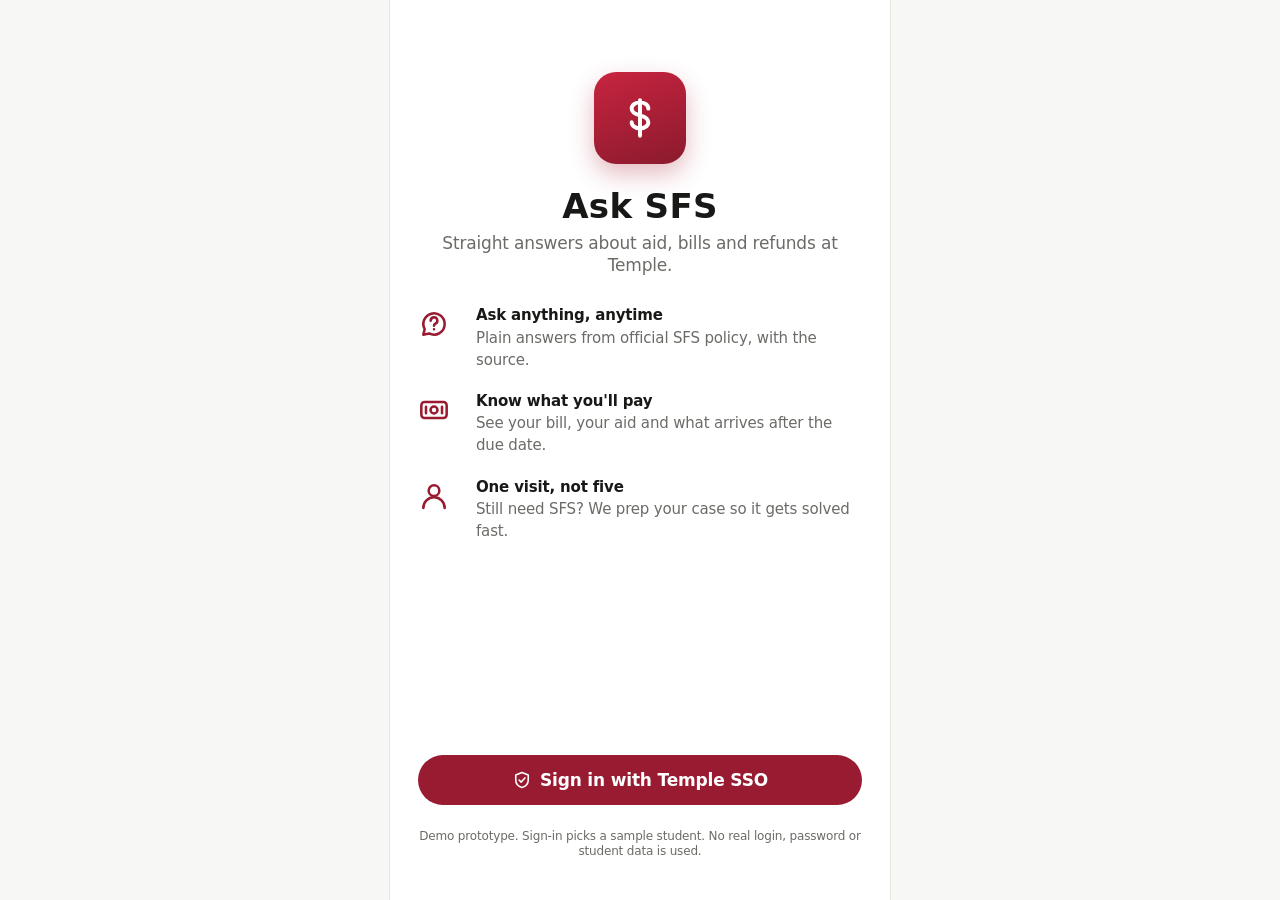
==== index.html @ 968ea309 "Add files via upload" ====
<!doctype html>
<html lang="en">
<head>
<meta charset="utf-8">
<meta name="viewport" content="width=device-width,initial-scale=1,viewport-fit=cover">
<meta name="theme-color" content="#F7F7F5">
<meta name="description" content="Ask SFS: quick answers about Temple financial aid, bills and refunds.">
<meta name="apple-mobile-web-app-capable" content="yes">
<meta name="mobile-web-app-capable" content="yes">
<meta name="apple-mobile-web-app-status-bar-style" content="default">
<meta name="apple-mobile-web-app-title" content="Ask SFS">
<link rel="manifest" href="manifest.webmanifest">
<link rel="icon" type="image/png" sizes="192x192" href="icons/icon-192.png">
<link rel="apple-touch-icon" href="icons/apple-touch-icon.png">
<title>Ask SFS</title>
<link rel="stylesheet" href="styles.css">
</head>
<body>
  <div class="screen" id="screen">
    <div id="app" class="app"></div>
  </div>
  <div id="toast" class="toast" role="status" hidden></div>
  <script src="data.js"></script>
  <script src="app.js"></script>
</body>
</html>
---- styles.css ----
/* Ask SFS — calm, light-first UI with Temple Cherry as the single brand accent. */
:root{
  --cherry:#981B31; --cherry-press:#7E1427; --cherry-tint:#F8EDEF; --on-cherry:#FFFFFF;
  --bg:#F7F7F5; --bg2:#FFFFFF; --bg3:#F2F2EF; --elev:#FFFFFF;
  --label:#181817; --label2:#6B6B67; --label3:#AAA9A4;
  --sep:#E6E5E0; --fill:#EEEDEA; --fill2:#F5F4F1;
  --green:#34C759; --orange:#FF9500; --red:#FF3B30; --blue:#007AFF; --indigo:#5856D6; --teal:#30B0C7; --gray:#8E8E93;
  --glass:rgba(255,255,255,.9); --glass-line:rgba(255,255,255,.8);
  --font:-apple-system,BlinkMacSystemFont,"SF Pro Text","SF Pro Display","Helvetica Neue",system-ui,"Segoe UI",Roboto,Arial,sans-serif;
  --r-card:24px; --r-group:18px; --r-btn:999px;
  color-scheme:light;
}

*{box-sizing:border-box;-webkit-tap-highlight-color:transparent}
[hidden]{display:none!important}
html,body{margin:0;height:100%}
body{font-family:var(--font);background:var(--bg);color:var(--label);-webkit-font-smoothing:antialiased;font-size:17px;line-height:1.3;letter-spacing:-.01em;overscroll-behavior:none}
button,input,select,textarea{font:inherit;color:inherit;letter-spacing:inherit}
button{cursor:pointer}
:focus-visible{outline:3px solid var(--cherry);outline-offset:2px;border-radius:8px}
a{color:var(--cherry)}

/* ---------- Screen shell (full screen on phones, centered column on desktop) ---------- */
.screen{position:relative;width:100%;max-width:500px;height:100vh;height:100dvh;margin:0 auto;overflow:hidden;background:var(--bg);isolation:isolate}
@media (min-width:501px){.screen{box-shadow:0 0 0 1px var(--sep)}}

/* ---------- App shell ---------- */
.app{position:absolute;inset:0;display:flex;flex-direction:column}
.page{position:absolute;inset:0;overflow-y:auto;overflow-x:hidden;padding:max(16px,env(safe-area-inset-top,0px)) 0 120px;background:var(--bg);scrollbar-width:none;-webkit-overflow-scrolling:touch}
.page::-webkit-scrollbar{display:none}
.page.pushed{animation:push .32s cubic-bezier(.2,.8,.2,1)}
@keyframes push{from{transform:translateX(30%);opacity:.4}to{transform:none;opacity:1}}
.page > .large-title{animation:reveal-up .42s cubic-bezier(.2,.8,.2,1) both}
.page > .hero{animation:reveal-up .48s .05s cubic-bezier(.2,.8,.2,1) both}
.page > .section{animation:reveal-up .48s .1s cubic-bezier(.2,.8,.2,1) both}
.page > .section:nth-of-type(4){animation-delay:.15s}
.page > .section:nth-of-type(5){animation-delay:.2s}
.page > .section:nth-of-type(6){animation-delay:.25s}
@keyframes reveal-up{from{opacity:0;transform:translateY(12px)}to{opacity:1;transform:none}}
.inset{padding:0 16px}

/* nav bar */
.navbar{position:sticky;top:calc(-1 * max(16px,env(safe-area-inset-top,0px)));z-index:20;display:grid;grid-template-columns:1fr auto 1fr;align-items:center;min-height:44px;padding:0 8px;margin-top:-2px;background:transparent;transition:background .2s}
.navbar.scrolled{background:var(--glass);backdrop-filter:saturate(180%) blur(20px);-webkit-backdrop-filter:saturate(180%) blur(20px);border-bottom:.5px solid var(--sep);padding-top:env(safe-area-inset-top,0px)}
.nav-title{font-size:17px;font-weight:600;text-align:center;opacity:0;transition:opacity .2s;white-space:nowrap}
.navbar.scrolled .nav-title,.navbar.always .nav-title{opacity:1}
.nav-left{justify-self:start}.nav-right{justify-self:end;display:flex;gap:4px}
.nav-btn{border:0;background:transparent;color:var(--cherry);display:inline-flex;align-items:center;gap:2px;padding:8px;font-size:17px;border-radius:22px}
.nav-btn svg{width:22px;height:22px}
.nav-btn.glass{background:var(--glass);backdrop-filter:blur(20px);-webkit-backdrop-filter:blur(20px);border:.5px solid var(--sep);width:40px;height:40px;justify-content:center;padding:0;color:var(--label)}
.nav-btn,.pill-btn,.btn,.tab,.chip{transition:transform .18s cubic-bezier(.2,.8,.2,1),background-color .18s,color .18s,box-shadow .18s}
.large-title{padding:6px 20px 12px}
.eyebrow{font-size:13px;font-weight:600;letter-spacing:.02em;text-transform:uppercase;color:var(--label2)}
.large-title h1{font-size:32px;line-height:39px;font-weight:720;letter-spacing:-.025em;margin:3px 0 0}

/* type */
.title2{font-size:22px;line-height:28px;font-weight:700;letter-spacing:-.02em;margin:0}
.title3{font-size:20px;line-height:25px;font-weight:600;letter-spacing:-.02em;margin:0}
.headline{font-size:17px;font-weight:600}
.callout{font-size:16px;line-height:21px}
.subhead{font-size:15px;line-height:20px;color:var(--label2)}
.footnote{font-size:13px;line-height:18px;color:var(--label2)}
.caption{font-size:12px;line-height:16px;color:var(--label2)}
.num{font-variant-numeric:tabular-nums}

/* section + inset grouped list */
.section{margin:26px 20px 0}
.section-h{display:flex;justify-content:space-between;align-items:baseline;padding:0 2px 10px}
.section-h h2{font-size:19px;font-weight:700;letter-spacing:-.02em;margin:0}
.section-h button{border:0;background:none;color:var(--cherry);font-size:15px;padding:0}
.section-foot{padding:8px 16px 0;font-size:13px;line-height:18px;color:var(--label2)}
.group{background:var(--bg2);border:1px solid var(--sep);border-radius:var(--r-group);overflow:hidden;box-shadow:0 3px 14px rgba(34,31,27,.025)}
.row{display:flex;align-items:center;gap:12px;width:100%;min-height:58px;padding:12px 16px;background:transparent;border:0;text-align:left;position:relative;color:var(--label);text-decoration:none}
.row + .row::before{content:"";position:absolute;top:0;right:0;left:60px;height:.5px;background:var(--sep)}
.group.plain .row + .row::before{left:16px}
button.row:active,a.row:active{background:var(--fill2)}
.row,.row .chev{transition:background-color .18s,transform .2s cubic-bezier(.2,.8,.2,1)}
.row .tile{width:30px;height:30px;border-radius:8px;display:grid;place-items:center;color:#fff;flex:none}
.row .tile svg{width:18px;height:18px}
.row .main{flex:1;min-width:0;display:grid;gap:1px}
.row .main b{font-weight:590;font-size:16px}
.row .main span{font-size:15px;color:var(--label2);line-height:20px}
.row .trail{color:var(--label2);font-size:17px;display:flex;align-items:center;gap:6px;white-space:nowrap}
.row .chev{width:8px;height:14px;color:var(--label3);flex:none}
.amount{font-variant-numeric:tabular-nums}

/* cards */
.hero{margin:4px 20px 0;border-radius:var(--r-card);padding:22px;background:var(--bg2);color:var(--label);display:grid;gap:16px;border:1px solid var(--sep);box-shadow:0 8px 28px rgba(34,31,27,.045)}
.hero .k{font-size:13px;font-weight:600;color:var(--label2);display:flex;justify-content:space-between;align-items:center;gap:8px}
.hero-label{font-size:14px;font-weight:600;color:var(--label2);margin-bottom:2px}
.hero .big{font-size:42px;line-height:48px;font-weight:750;letter-spacing:-.035em;font-variant-numeric:tabular-nums}
.hero .sub{font-size:15px;line-height:20px;color:var(--label2)}
.hero .meter{height:8px;border-radius:4px;background:var(--fill);overflow:hidden;display:flex}
.hero .meter i{display:block;height:100%;transform-origin:left;animation:grow-x .7s .3s cubic-bezier(.2,.8,.2,1) both}
.hero .meter i:nth-child(2){animation-delay:.4s}
@keyframes grow-x{from{transform:scaleX(0)}to{transform:scaleX(1)}}
.hero .h-actions{display:flex;gap:8px}
.pill-btn{border:0;border-radius:999px;padding:11px 18px;font-size:15px;font-weight:600;background:var(--fill);color:var(--label)}
.pill-btn.solid{background:var(--cherry);color:var(--on-cherry)}
.card{background:var(--bg2);border-radius:var(--r-card);padding:18px;display:grid;gap:12px}
.support-card{background:var(--cherry-tint);border:1px solid rgba(152,27,49,.1);border-radius:20px;padding:18px;display:grid;grid-template-columns:1fr auto;align-items:center;gap:16px;margin-bottom:18px}
.support-card h2{font-size:18px;line-height:23px;margin:3px 0 4px}
.support-card p{font-size:14px;line-height:19px;color:var(--label2);margin:0}
.support-card .pill-btn{white-space:nowrap;background:var(--cherry)}
@media (max-width:360px){
  .support-card{grid-template-columns:1fr}
  .support-card .pill-btn{justify-self:start}
}

/* buttons */
.btn{border:0;border-radius:var(--r-btn);min-height:50px;padding:14px 20px;font-size:17px;font-weight:600;background:var(--cherry);color:var(--on-cherry);width:100%;display:flex;align-items:center;justify-content:center;gap:8px}
.btn:active{background:var(--cherry-press)}
.btn.secondary{background:var(--cherry-tint);color:var(--cherry)}
.btn.plain{background:transparent;color:var(--cherry)}
.btn:disabled{opacity:.45}
.btn svg{width:20px;height:20px}

/* chips + badges */
.chips{display:flex;gap:8px;overflow-x:auto;padding:0 16px;scrollbar-width:none}
.chips::-webkit-scrollbar{display:none}
.chip{flex:none;border:0;border-radius:999px;padding:9px 14px;font-size:15px;background:var(--bg2);color:var(--label);box-shadow:0 0 0 .5px var(--sep)}
.badge{display:inline-flex;align-items:center;gap:4px;border-radius:6px;padding:2px 7px;font-size:12px;font-weight:600;white-space:nowrap}
.b-red{background:rgba(255,59,48,.14);color:var(--red)} .b-orange{background:rgba(255,149,0,.16);color:#C46A00}
.b-green{background:rgba(52,199,89,.16);color:#1E8E3E} .b-gray{background:var(--fill);color:var(--label2)} .b-cherry{background:var(--cherry-tint);color:var(--cherry)}
.b-blue{background:rgba(0,122,255,.13);color:var(--blue)}

/* tab bar (floating glass) */
.tabbar{position:absolute;left:21px;right:21px;bottom:max(14px,env(safe-area-inset-bottom,0px));height:62px;border-radius:32px;background:var(--glass);backdrop-filter:saturate(180%) blur(24px);-webkit-backdrop-filter:saturate(180%) blur(24px);box-shadow:0 10px 28px rgba(34,31,27,.1),inset 0 0 0 1px var(--glass-line),0 0 0 1px var(--sep);display:grid;grid-template-columns:repeat(4,1fr);padding:4px;z-index:40}
.tab{border:0;background:transparent;border-radius:28px;display:grid;justify-items:center;align-content:center;gap:2px;font-size:10px;font-weight:600;color:var(--label);position:relative}
.tab svg{width:24px;height:24px}
.tab[aria-current="page"]{color:var(--cherry);background:var(--cherry-tint)}
.tab[aria-current="page"] svg{animation:tab-pop .32s cubic-bezier(.2,.9,.3,1.35)}
.tab .count{position:absolute;top:5px;left:calc(50% + 6px);min-width:17px;height:17px;border-radius:9px;background:var(--red);color:#fff;font-size:11px;display:grid;place-items:center;padding:0 4px}
@keyframes tab-pop{0%{transform:scale(.82)}70%{transform:scale(1.08)}100%{transform:scale(1)}}

/* chat */
.chat{display:grid;gap:10px;padding:8px 16px 16px}
.bub{max-width:86%;padding:10px 14px;border-radius:20px;font-size:17px;line-height:22px}
.bub.me{justify-self:end;background:var(--cherry-tint);color:var(--label);border-bottom-right-radius:6px;animation:bubble-in-right .3s cubic-bezier(.2,.8,.2,1) both}
.bub.bot{justify-self:start;background:var(--bg2);border-bottom-left-radius:6px;display:grid;gap:10px;max-width:90%;animation:bubble-in-left .3s cubic-bezier(.2,.8,.2,1) both}
@keyframes bubble-in-right{from{opacity:0;transform:translate(10px,6px) scale(.97)}to{opacity:1;transform:none}}
@keyframes bubble-in-left{from{opacity:0;transform:translate(-10px,6px) scale(.97)}to{opacity:1;transform:none}}
.bub.bot .lead{font-weight:600}
.bub.bot ol{margin:0;padding-left:20px;display:grid;gap:4px;font-size:15px;line-height:20px}
.bub.typing{color:var(--label2)}
.dots{display:inline-flex;gap:4px}.dots i{width:7px;height:7px;border-radius:50%;background:var(--label3);animation:blink 1.2s infinite}
.dots i:nth-child(2){animation-delay:.2s}.dots i:nth-child(3){animation-delay:.4s}
@keyframes blink{0%,80%,100%{opacity:.3}40%{opacity:1}}
.meta-row{display:flex;gap:8px;align-items:center;flex-wrap:wrap;font-size:13px;color:var(--label2)}
.composer{position:absolute;left:16px;right:16px;bottom:calc(max(14px,env(safe-area-inset-bottom,0px)) + 74px);z-index:41;display:flex;gap:8px;align-items:flex-end}
.composer .field{flex:1;display:flex;align-items:flex-end;background:var(--glass);backdrop-filter:blur(24px);-webkit-backdrop-filter:blur(24px);border-radius:24px;box-shadow:0 0 0 .5px var(--sep),0 6px 20px rgba(0,0,0,.08);padding:4px 4px 4px 16px}
.composer textarea{flex:1;border:0;background:transparent;resize:none;height:40px;max-height:110px;padding:9px 0;font-size:17px;line-height:22px;outline:none}
.send{width:36px;height:36px;border-radius:50%;border:0;background:var(--cherry);color:#fff;display:grid;place-items:center;flex:none;margin:2px}
.send:disabled{background:var(--fill);color:var(--label3)}
.send svg{width:18px;height:18px}
.empty-ask{display:grid;justify-items:center;text-align:center;gap:10px;padding:40px 32px 20px}
.empty-ask .glyph{width:64px;height:64px;border-radius:20px;background:var(--cherry-tint);color:var(--cherry);display:grid;place-items:center}
.empty-ask .glyph svg{width:32px;height:32px}
.suggest{display:grid;gap:8px;padding:0 16px}
.suggest button{border:0;background:var(--bg2);border-radius:14px;padding:13px 16px;text-align:left;font-size:16px;display:flex;justify-content:space-between;align-items:center;gap:10px;animation:reveal-up .4s cubic-bezier(.2,.8,.2,1) both;transition:transform .18s,background-color .18s}
.suggest button:nth-child(2){animation-delay:.04s}.suggest button:nth-child(3){animation-delay:.08s}.suggest button:nth-child(4){animation-delay:.12s}
.suggest svg{width:16px;height:16px;color:var(--cherry);flex:none}

/* money */
.stats{display:grid;grid-template-columns:repeat(3,1fr);gap:0}
.stat{padding:14px 12px;display:grid;gap:2px;text-align:left}
.stat + .stat{border-left:.5px solid var(--sep)}
.stat b{font-size:20px;font-weight:700;font-variant-numeric:tabular-nums;letter-spacing:-.02em}
.stat.warn b{color:#C46A00}
.bar{height:10px;border-radius:5px;background:var(--fill);display:flex;overflow:hidden;margin:0 16px 14px}
.bar i{display:block;height:100%;transform-origin:left;animation:grow-x .65s .18s cubic-bezier(.2,.8,.2,1) both}
.legend{display:flex;gap:14px;padding:0 16px 14px;font-size:12px;color:var(--label2);flex-wrap:wrap}
.legend span{display:flex;align-items:center;gap:5px}
.legend span::before{content:"";width:8px;height:8px;border-radius:50%;background:var(--c)}
.amount-input{width:96px;text-align:right;border:0;background:var(--fill2);border-radius:8px;padding:6px 8px;font-variant-numeric:tabular-nums}
.timeline .row .dot{width:10px;height:10px;border-radius:50%;flex:none;margin:0 10px}

/* tasks */
.check{width:24px;height:24px;border-radius:50%;border:2px solid var(--label3);display:grid;place-items:center;flex:none;background:transparent;padding:0;transition:transform .22s cubic-bezier(.2,.9,.3,1.35),background-color .18s,border-color .18s}
.check.on{background:var(--cherry);border-color:var(--cherry);color:#fff;transform:scale(1.08)}
.check svg{width:14px;height:14px;animation:check-in .25s cubic-bezier(.2,.9,.3,1.35)}
@keyframes check-in{from{transform:scale(.3);opacity:0}to{transform:scale(1);opacity:1}}
.task-done .main b{color:var(--label2);text-decoration:line-through}

/* sheet */
.scrim{position:absolute;inset:0;background:rgba(0,0,0,.3);z-index:70;animation:fadein .2s}
.sheet{position:absolute;left:0;right:0;bottom:0;max-height:92%;background:var(--bg);border-radius:34px 34px 0 0;z-index:71;display:flex;flex-direction:column;animation:up .35s cubic-bezier(.2,.8,.2,1);overflow:hidden}
.sheet .grab{width:36px;height:5px;border-radius:3px;background:var(--label3);margin:8px auto 4px;flex:none}
.sheet-head{display:grid;grid-template-columns:1fr auto 1fr;align-items:center;padding:4px 12px 8px}
.sheet-head h3{margin:0;font-size:17px;font-weight:600;text-align:center}
.sheet-body{overflow:auto;padding:4px 0 max(40px,env(safe-area-inset-bottom,0px))}
@keyframes up{from{transform:translateY(100%)}to{transform:none}}
@keyframes fadein{from{opacity:0}to{opacity:1}}
.field-group textarea,.field-group select{width:100%;border:0;background:transparent;padding:14px 16px;font-size:17px;outline:none;resize:none}
.field-group textarea{min-height:110px;line-height:22px}
.field-group select{appearance:none;-webkit-appearance:none;color:var(--cherry);text-align:right;padding:0;width:auto;font-size:17px}
.banner{border-radius:14px;padding:14px 16px;display:flex;gap:12px;align-items:flex-start}
.banner svg{width:22px;height:22px;flex:none;margin-top:1px}
.banner.ok{background:rgba(52,199,89,.14);color:var(--label)} .banner.ok svg{color:var(--green)}
.banner.info{background:var(--cherry-tint)} .banner.info svg{color:var(--cherry)}

/* sign-in */
.welcome{position:absolute;inset:0;background:var(--bg2);display:flex;flex-direction:column;padding:max(72px,calc(env(safe-area-inset-top,0px) + 48px)) 28px max(40px,env(safe-area-inset-bottom,0px));overflow:auto}
.app-icon{width:92px;height:92px;border-radius:22px;background:linear-gradient(160deg,#C8243F,#8A1A2D);display:grid;place-items:center;color:#fff;box-shadow:0 10px 24px rgba(164,30,53,.3);margin:0 auto 22px}
.app-icon svg{width:50px;height:50px}
.welcome h1{font-size:34px;line-height:40px;font-weight:700;text-align:center;margin:0 0 6px;letter-spacing:.01em}
.welcome .lede{text-align:center;color:var(--label2);font-size:17px;margin:0 0 30px}
.feat{display:grid;gap:22px;margin-bottom:auto}
.feat div{display:grid;grid-template-columns:44px 1fr;gap:14px;align-items:start}
.feat svg{width:32px;height:32px;color:var(--cherry);margin-top:2px}
.feat b{display:block;font-size:15px;font-weight:600}
.feat span{font-size:15px;color:var(--label2);line-height:20px}
.welcome .fine{font-size:12px;color:var(--label2);text-align:center;margin:14px 0 0}
.acct{display:flex;align-items:center;gap:12px}
.avatar{width:40px;height:40px;border-radius:50%;background:linear-gradient(160deg,#C8243F,#8A1A2D);color:#fff;display:grid;place-items:center;font-weight:600;font-size:17px;flex:none}
.avatar.sm{width:34px;height:34px;font-size:15px}

/* toast */
.toast{position:fixed;left:50%;bottom:calc(max(14px,env(safe-area-inset-bottom,0px)) + 84px);transform:translateX(-50%);background:rgba(28,28,30,.92);color:#fff;padding:12px 18px;border-radius:14px;font-size:15px;font-weight:500;z-index:100;backdrop-filter:blur(20px);max-width:calc(100% - 32px);animation:fadein .2s}
@media (hover:hover){
  button.row:hover,a.row:hover{background:var(--fill2)}
  button.row:hover .chev,a.row:hover .chev{transform:translateX(3px)}
  .pill-btn:hover,.btn:hover,.chip:hover{transform:translateY(-1px)}
  .suggest button:hover{background:var(--fill2);transform:translateY(-1px)}
}
.pill-btn:active,.btn:active,.tab:active,.chip:active{transform:scale(.97)}
@media (prefers-reduced-motion:reduce){*{animation:none!important;transition:none!important;scroll-behavior:auto!important}}

.status-pill{font-size:12px;font-weight:600;border-radius:999px;padding:3px 9px}
.sp-ok{background:rgba(52,199,89,.16);color:#1E8E3E} .sp-warn{background:rgba(255,149,0,.16);color:#C46A00}
.toggle-row{border:0;background:none;color:var(--cherry);font-size:15px;padding:10px 4px 0}
@media (prefers-reduced-transparency:reduce){.tabbar,.navbar.scrolled,.composer .field,.nav-btn.glass{background:var(--bg2);backdrop-filter:none;-webkit-backdrop-filter:none}}
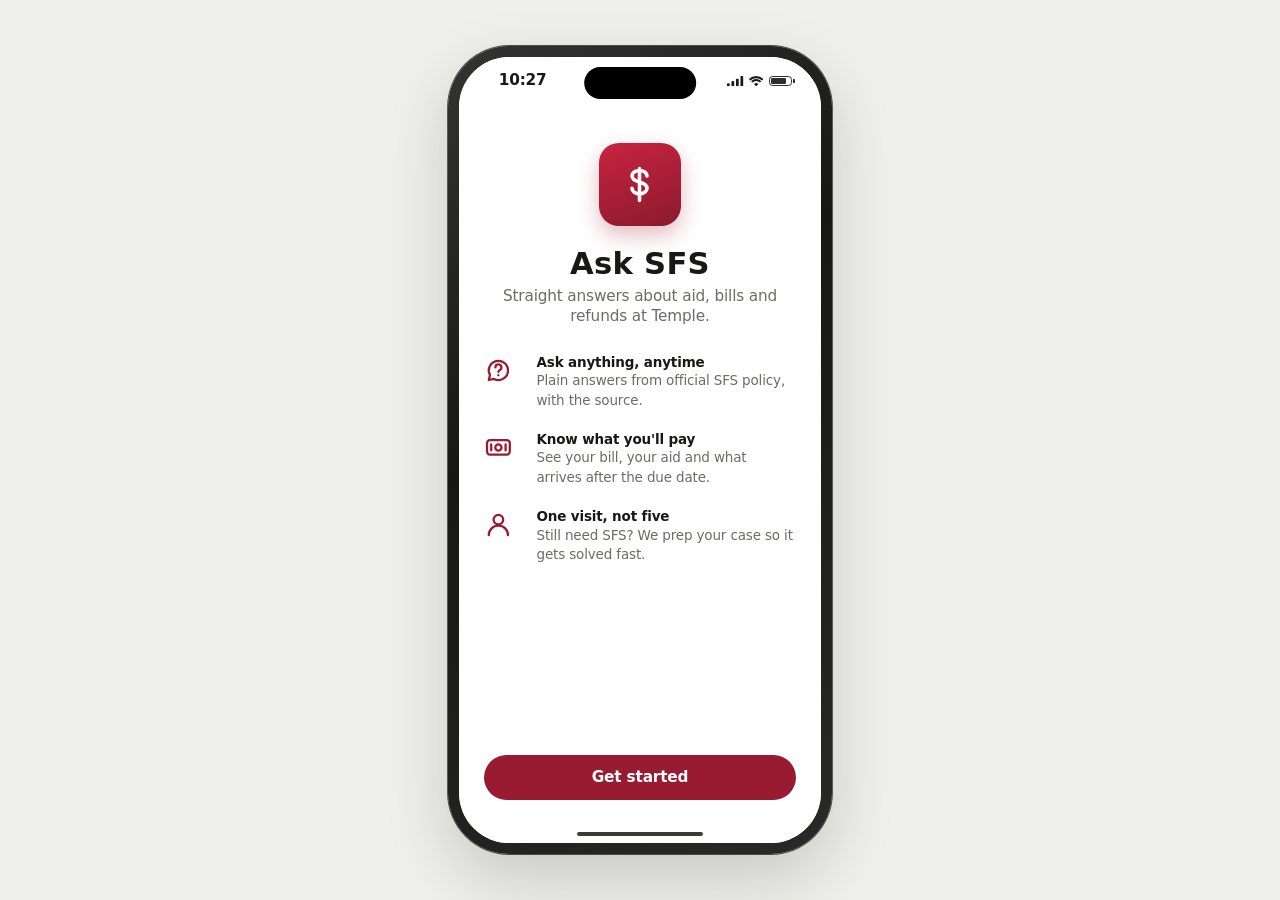
==== commit f21af280: "Show iPhone 17 Pro frame on desktop, remove demo note Co-Authored-By: Claude Opus 5.5 <noreply@anthr" ====
--- a/index.html
+++ b/index.html
@@ -16,11 +16,28 @@
 <link rel="stylesheet" href="styles.css">
 </head>
 <body>
-  <div class="screen" id="screen">
-    <div id="app" class="app"></div>
-  </div>
-  <div id="toast" class="toast" role="status" hidden></div>
+  <main class="stage">
+    <div class="iphone" aria-label="iPhone 17 Pro">
+      <div class="screen" id="screen">
+        <div class="statusbar" aria-hidden="true">
+          <span class="time" id="clock">9:41</span>
+          <span class="island"></span>
+          <span class="sb-icons">
+            <svg viewBox="0 0 18 12"><rect x="0" y="8" width="3" height="4" rx="1"/><rect x="5" y="5.5" width="3" height="6.5" rx="1"/><rect x="10" y="3" width="3" height="9" rx="1"/><rect x="15" y="0" width="3" height="12" rx="1"/></svg>
+            <svg viewBox="0 0 16 12"><path d="M8 11.5 5.6 9a3.4 3.4 0 0 1 4.8 0L8 11.5Zm-4.2-4.3L2.3 5.7a8 8 0 0 1 11.4 0l-1.5 1.5a5.9 5.9 0 0 0-8.4 0ZM.6 4.1 0 3.4a11.3 11.3 0 0 1 16 0l-.6.7-.9.9a10 10 0 0 0-13 0L.6 4.1Z"/></svg>
+            <span class="battery"><i></i></span>
+          </span>
+        </div>
+        <div id="app" class="app"></div>
+        <div class="home-ind" aria-hidden="true"></div>
+        <div id="toast" class="toast" role="status" hidden></div>
+      </div>
+    </div>
+  </main>
   <script src="data.js"></script>
   <script src="app.js"></script>
+  <script>
+    (function(){var c=document.getElementById("clock");function t(){c.textContent=new Date().toLocaleTimeString("en-US",{hour:"numeric",minute:"2-digit"}).replace(/\s?[AP]M/,"");}t();setInterval(t,30000);})();
+  </script>
 </body>
 </html>
--- a/styles.css
+++ b/styles.css
@@ -216,7 +216,7 @@
 .avatar.sm{width:34px;height:34px;font-size:15px}
 
 /* toast */
-.toast{position:fixed;left:50%;bottom:calc(max(14px,env(safe-area-inset-bottom,0px)) + 84px);transform:translateX(-50%);background:rgba(28,28,30,.92);color:#fff;padding:12px 18px;border-radius:14px;font-size:15px;font-weight:500;z-index:100;backdrop-filter:blur(20px);max-width:calc(100% - 32px);animation:fadein .2s}
+.toast{position:absolute;left:50%;bottom:calc(max(14px,env(safe-area-inset-bottom,0px)) + 84px);transform:translateX(-50%);background:rgba(28,28,30,.92);color:#fff;padding:12px 18px;border-radius:14px;font-size:15px;font-weight:500;z-index:100;backdrop-filter:blur(20px);max-width:calc(100% - 32px);animation:fadein .2s}
 @media (hover:hover){
   button.row:hover,a.row:hover{background:var(--fill2)}
   button.row:hover .chev,a.row:hover .chev{transform:translateX(3px)}
@@ -230,3 +230,31 @@
 .sp-ok{background:rgba(52,199,89,.16);color:#1E8E3E} .sp-warn{background:rgba(255,149,0,.16);color:#C46A00}
 .toggle-row{border:0;background:none;color:var(--cherry);font-size:15px;padding:10px 4px 0}
 @media (prefers-reduced-transparency:reduce){.tabbar,.navbar.scrolled,.composer .field,.nav-btn.glass{background:var(--bg2);backdrop-filter:none;-webkit-backdrop-filter:none}}
+
+/* ---------- iPhone 17 Pro frame on computers (phones get the full-screen app) ---------- */
+.statusbar,.home-ind{display:none}
+@media (min-width:501px) and (min-height:700px){
+  body{background:#EFEFEB;min-height:100vh;display:grid;place-items:center}
+  .stage{padding:24px 16px}
+  .iphone{width:426px;height:898px;border-radius:68px;padding:12px;background:linear-gradient(145deg,#343433,#171716 40%,#292928);box-shadow:0 0 0 1px #4A4A47,0 28px 70px rgba(34,31,27,.18)}
+  .screen{width:402px;height:874px;max-width:none;border-radius:56px;box-shadow:none;margin:0}
+  .statusbar{position:absolute;inset:0 0 auto;height:54px;display:flex;align-items:center;justify-content:space-between;padding:0 32px 0 44px;z-index:50;font-weight:600;font-size:17px;pointer-events:none}
+  .island{position:absolute;left:50%;top:11px;transform:translateX(-50%);width:124px;height:36px;border-radius:20px;background:#000}
+  .sb-icons{display:flex;align-items:center;gap:6px}
+  .sb-icons svg{height:12px;fill:currentColor}
+  .battery{width:26px;height:12px;border:1.5px solid currentColor;border-radius:4px;opacity:.9;padding:1.5px;position:relative}
+  .battery i{display:block;height:100%;width:78%;background:currentColor;border-radius:1.5px}
+  .battery::after{content:"";position:absolute;right:-4px;top:3px;width:2px;height:4px;border-radius:0 1px 1px 0;background:currentColor}
+  .home-ind{display:block;position:absolute;bottom:8px;left:50%;transform:translateX(-50%);width:140px;height:5px;border-radius:3px;background:var(--label);z-index:60;opacity:.85;pointer-events:none}
+  .page{padding-top:54px}
+  .navbar{top:-54px}
+  .navbar.scrolled{padding-top:0}
+  .welcome{padding-top:96px;padding-bottom:48px}
+  .tabbar{bottom:22px}
+  .composer{bottom:96px}
+  .toast{bottom:106px}
+}
+/* short laptop screens: scale the phone down to fit */
+@media (min-width:501px) and (min-height:700px) and (max-height:960px){.iphone{zoom:.9}}
+@media (min-width:501px) and (min-height:700px) and (max-height:860px){.iphone{zoom:.8}}
+@media (min-width:501px) and (min-height:700px) and (max-height:770px){.iphone{zoom:.72}}
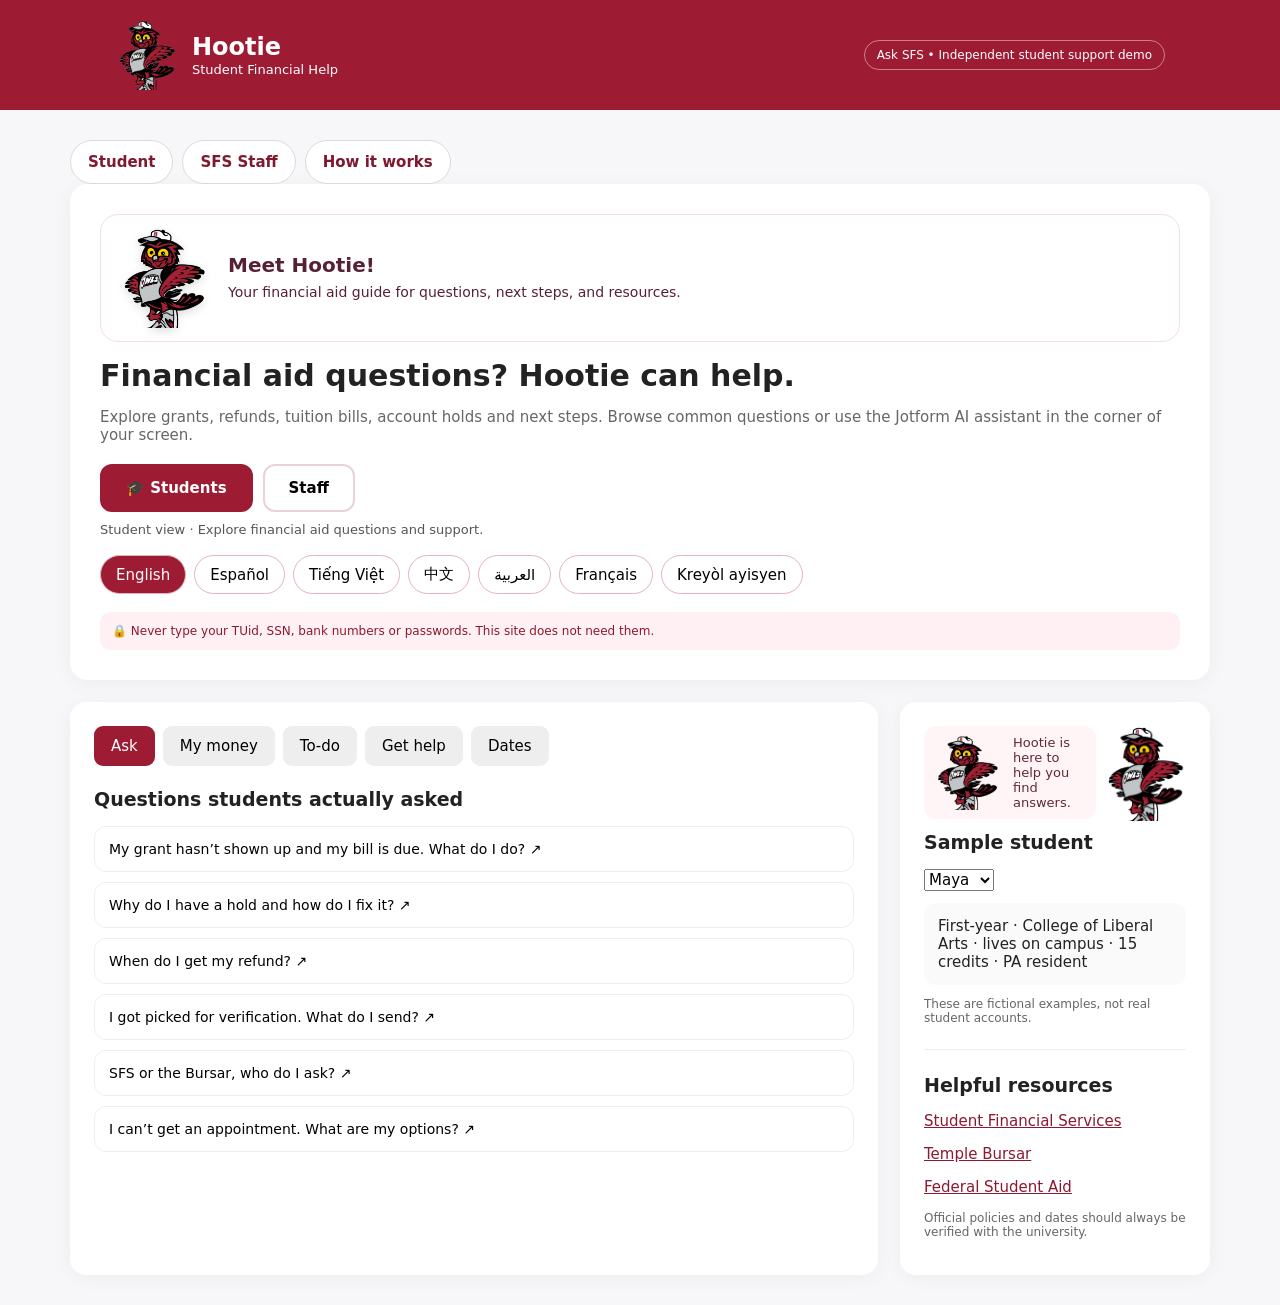
==== commit c638ed8a: "Hootie SFS" ====
--- a/index.html
+++ b/index.html
@@ -1,43 +1,406 @@
-<!doctype html>
-<html lang="en">
-<head>
-<meta charset="utf-8">
-<meta name="viewport" content="width=device-width,initial-scale=1,viewport-fit=cover">
-<meta name="theme-color" content="#F7F7F5">
-<meta name="description" content="Ask SFS: quick answers about Temple financial aid, bills and refunds.">
-<meta name="apple-mobile-web-app-capable" content="yes">
-<meta name="mobile-web-app-capable" content="yes">
-<meta name="apple-mobile-web-app-status-bar-style" content="default">
-<meta name="apple-mobile-web-app-title" content="Ask SFS">
-<link rel="manifest" href="manifest.webmanifest">
-<link rel="icon" type="image/png" sizes="192x192" href="icons/icon-192.png">
-<link rel="apple-touch-icon" href="icons/apple-touch-icon.png">
-<title>Ask SFS</title>
-<link rel="stylesheet" href="styles.css">
-</head>
-<body>
-  <main class="stage">
-    <div class="iphone" aria-label="iPhone 17 Pro">
-      <div class="screen" id="screen">
-        <div class="statusbar" aria-hidden="true">
-          <span class="time" id="clock">9:41</span>
-          <span class="island"></span>
-          <span class="sb-icons">
-            <svg viewBox="0 0 18 12"><rect x="0" y="8" width="3" height="4" rx="1"/><rect x="5" y="5.5" width="3" height="6.5" rx="1"/><rect x="10" y="3" width="3" height="9" rx="1"/><rect x="15" y="0" width="3" height="12" rx="1"/></svg>
-            <svg viewBox="0 0 16 12"><path d="M8 11.5 5.6 9a3.4 3.4 0 0 1 4.8 0L8 11.5Zm-4.2-4.3L2.3 5.7a8 8 0 0 1 11.4 0l-1.5 1.5a5.9 5.9 0 0 0-8.4 0ZM.6 4.1 0 3.4a11.3 11.3 0 0 1 16 0l-.6.7-.9.9a10 10 0 0 0-13 0L.6 4.1Z"/></svg>
-            <span class="battery"><i></i></span>
-          </span>
-        </div>
-        <div id="app" class="app"></div>
-        <div class="home-ind" aria-hidden="true"></div>
-        <div id="toast" class="toast" role="status" hidden></div>
-      </div>
-    </div>
-  </main>
-  <script src="data.js"></script>
-  <script src="app.js"></script>
-  <script>
-    (function(){var c=document.getElementById("clock");function t(){c.textContent=new Date().toLocaleTimeString("en-US",{hour:"numeric",minute:"2-digit"}).replace(/\s?[AP]M/,"");}t();setInterval(t,30000);})();
-  </script>
-</body>
-</html>
+<!DOCTYPE html>
+<html lang="en"><head><meta charset="utf-8"/><meta content="width=device-width, initial-scale=1" name="viewport"/><meta name="theme-color" content="#9e1b34"><meta name="description" content="Ask SFS / Hootie: student financial aid guidance and a fictional staff dashboard demo."><title>Ask SFS | Hootie | Student Financial Help</title><style>:root{--red:#9e1b34;--light:#fff5f6;--ink:#222}*{box-sizing:border-box}body{margin:0;background:#f7f7f9;color:var(--ink);font:15px system-ui,Arial,sans-serif}header{background:var(--red);color:white;padding:20px max(20px,calc((100vw - 1050px)/2));display:flex;align-items:center;justify-content:space-between}.logo{font-size:24px;font-weight:800}.logo span{font-size:13px;font-weight:400;display:block}.tag{font-size:12px;border:1px solid #ffffff70;border-radius:20px;padding:7px 12px}main{max-width:1050px;margin:30px auto;padding:0 20px}.hero{background:white;border-radius:18px;padding:30px;box-shadow:0 3px 20px #0000000c}.hero h1{font-size:30px;margin:0 0 8px}.muted{color:#666}.pills{display:flex;flex-wrap:wrap;gap:8px;margin:18px 0}.pill{border:1px solid #e3b3bd;border-radius:30px;padding:9px 15px;background:white;cursor:pointer}.pill.active,.pill:hover{background:var(--red);color:white}.layout{display:grid;grid-template-columns:1fr 300px;gap:22px;margin-top:22px}.panel{background:white;border-radius:16px;padding:24px;box-shadow:0 3px 20px #0000000b}.panel h2{margin-top:0;font-size:19px}.questions{display:grid;gap:10px}.question{border:1px solid #eee;border-radius:12px;padding:14px;text-align:left;background:#fff;cursor:pointer;font-size:14px}.question:hover{border-color:var(--red);background:var(--light)}.nav{display:flex;gap:8px;flex-wrap:wrap;margin-bottom:22px}.nav button{border:0;border-radius:9px;padding:11px 17px;background:#eee;cursor:pointer}.nav button.active{background:var(--red);color:white}.profile{background:#fafafa;border-radius:12px;padding:14px;margin-top:12px}.profile select,.language{width:100%;padding:10px;border:1px solid #ddd;border-radius:9px;background:white}.warning{font-size:12px;color:#8d1830;background:#fff1f3;padding:12px;border-radius:10px;margin-top:15px}.answer{margin-top:16px;padding:15px;border-left:4px solid var(--red);background:#fff7f8;border-radius:8px;display:none;line-height:1.6}@media(max-width:740px){.layout{grid-template-columns:1fr}.hero h1{font-size:25px}.tag{display:none}}@media(max-width:740px){header{padding:16px 18px}main{margin:16px auto;padding:0 12px}.hero,.panel{padding:18px;border-radius:14px}.layout{gap:14px;margin-top:14px}.nav{gap:6px}.nav button{flex:1 1 auto;min-height:44px;padding:10px}.pill{min-height:44px}.question{min-height:48px;line-height:1.45}.logo{font-size:21px}}@media(max-width:380px){.hero h1{font-size:23px}.pills{gap:6px}.pill{padding:8px 11px}}a:focus-visible,button:focus-visible,select:focus-visible{outline:3px solid #9e1b34;outline-offset:3px}a{color:#8d1830;overflow-wrap:anywhere}
+.brand-lockup{display:flex;align-items:center;gap:12px;min-width:0}.header-owl{width:64px;height:70px;object-fit:contain;object-position:center;flex-shrink:0}.brand-lockup .logo{line-height:1.2}@media(max-width:520px){header{padding:12px 14px;gap:8px}.header-owl{width:46px;height:52px}.brand-lockup{gap:7px}.brand-lockup .logo{font-size:20px}.brand-lockup .logo span{font-size:11px}.tag{font-size:10px;text-align:right;max-width:130px}}
+
+.audience{display:flex;gap:10px;margin-top:20px;flex-wrap:wrap}
+.audience button{background:#fff;border:2px solid #e8d3d8;border-radius:12px;padding:13px 24px;font-size:15px;font-weight:750;cursor:pointer;min-height:48px}
+.audience button.active{background:#9e1b34;color:white;border-color:#9e1b34}
+.audience button:focus-visible{outline:3px solid #222;outline-offset:3px}
+.audience-note{font-size:13px;color:#555;margin-top:10px}
+.staff-resource{border:1px solid #eee;border-radius:12px;padding:15px;margin-bottom:10px;line-height:1.5}
+.staff-resource strong{display:block;margin-bottom:5px}
+@media(max-width:520px){.audience button{flex:1}}
+
+.staff-dashboard{display:none;margin-top:22px}.staff-dashboard.show{display:block}.staff-tabs,.filter-tabs{display:flex;flex-wrap:wrap;gap:8px;margin:16px 0}.staff-tabs button,.filter-tabs button,.staff-btn{border:1px solid #e4d5d9;border-radius:10px;background:white;color:#333;padding:11px 15px;cursor:pointer;font-weight:650;min-height:44px}.staff-tabs button.active,.filter-tabs button.active,.staff-btn.primary{background:#9e1b34;color:white;border-color:#9e1b34}.staff-intro{background:#fff;border-radius:16px;padding:22px}.staff-intro h2{margin:0 0 5px}.staff-stats{display:grid;grid-template-columns:repeat(4,minmax(0,1fr));gap:12px;margin:18px 0}.staff-stat{background:#fff;border:1px solid #eee;border-radius:14px;padding:17px}.staff-stat b{display:block;font-size:27px;color:#9e1b34}.staff-stat small{color:#666}.staff-body{display:grid;grid-template-columns:minmax(0,1fr) minmax(280px,.85fr);gap:16px}.staff-list,.staff-detail,.staff-view{background:#fff;border-radius:16px;padding:18px;min-width:0}.staff-mail{width:100%;border:1px solid #eee;background:#fff;text-align:left;padding:15px;border-radius:12px;margin:7px 0;cursor:pointer;display:block}.staff-mail.selected{border:2px solid #9e1b34;background:#fff7f8}.staff-mail strong{display:block;font-size:15px;margin:7px 0}.staff-mail .preview{color:#666;font-size:13px;line-height:1.5;display:block}.staff-mail .meta{display:flex;gap:6px;align-items:center;flex-wrap:wrap;font-size:12px;color:#666}.staff-tag{display:inline-block;background:#f3eef0;color:#763042;border-radius:6px;padding:3px 7px;font-size:11px;font-weight:700}.staff-tag.urgent{background:#fff0e7;color:#9b421a}.staff-tag.bursar{background:#e9efff;color:#34589a}.staff-tag.soon{background:#fff7d9;color:#755c00}.staff-detail{position:sticky;top:12px;align-self:start}.staff-detail p{line-height:1.65}.staff-detail h3{margin-top:0}.staff-note{background:#fff6f7;border-left:3px solid #9e1b34;padding:12px;border-radius:6px;font-size:13px;line-height:1.5}.staff-view{margin-top:16px}.staff-view[hidden],.staff-body[hidden]{display:none}.trend-row{display:flex;align-items:center;gap:12px;margin:15px 0}.trend-row span{width:155px;flex-shrink:0}.trend-track{height:14px;border-radius:20px;background:#eee;flex:1;overflow:hidden}.trend-fill{height:100%;background:#9e1b34;border-radius:20px}.policy-grid{display:grid;grid-template-columns:repeat(2,minmax(0,1fr));gap:12px}.policy-card{background:#fafafa;padding:17px;border:1px solid #eee;border-radius:12px}.policy-card a{color:#8d1830}.staff-search{width:100%;padding:12px;border:1px solid #ddd;border-radius:10px;font:inherit}.staff-empty{padding:20px;color:#777}.staff-actions{display:flex;gap:8px;flex-wrap:wrap}.staff-mail:focus-visible,.staff-btn:focus-visible{outline:3px solid #9e1b34;outline-offset:2px}@media(max-width:760px){.staff-body{grid-template-columns:1fr}.staff-detail{position:static}.staff-stats{grid-template-columns:repeat(2,minmax(0,1fr))}.policy-grid{grid-template-columns:1fr}.staff-intro,.staff-list,.staff-detail,.staff-view{padding:15px}.staff-tabs button,.filter-tabs button{flex:1 1 auto}.trend-row span{width:100px;font-size:12px}}@media(max-width:380px){.staff-stats{gap:8px}.staff-stat{padding:12px}.staff-stat b{font-size:22px}}
+
+.student-tab-content{display:grid;gap:12px}.student-card{border:1px solid #ece5e7;background:#fff;border-radius:13px;padding:17px;line-height:1.55}.student-card h3{margin:0 0 8px;font-size:17px}.student-card p{margin:6px 0}.student-card a{font-weight:650}.student-kicker{font-size:12px;text-transform:uppercase;letter-spacing:.07em;color:#9e1b34;font-weight:800}.student-list{margin:8px 0;padding-left:21px}.student-list li{margin:7px 0}.student-check{display:flex;align-items:flex-start;gap:11px;padding:12px;border:1px solid #eee;border-radius:11px;margin:9px 0;cursor:pointer}.student-check input{width:19px;height:19px;accent-color:#9e1b34;flex:none}.student-check span{line-height:1.4}.student-progress{height:9px;border-radius:20px;background:#eee;overflow:hidden}.student-progress-fill{height:100%;background:#9e1b34;transition:width .2s}.student-alert{padding:12px;background:#fff6f7;border-left:3px solid #9e1b34;border-radius:8px;color:#623040;font-size:13px}.student-two{display:grid;grid-template-columns:repeat(2,minmax(0,1fr));gap:12px}.student-action{border:1px solid #9e1b34;background:#9e1b34;color:white;border-radius:9px;padding:10px 14px;cursor:pointer;font:inherit;min-height:44px}.student-action.secondary{background:white;color:#9e1b34}.nav button:focus-visible,.student-action:focus-visible{outline:3px solid #222;outline-offset:2px}@media(max-width:540px){.student-two{grid-template-columns:1fr}.student-card{padding:14px}}
+.localized-faq{border-top:1px solid #eee;padding:12px 0}.localized-faq summary{cursor:pointer;font-weight:700}.localized-faq p{line-height:1.5} .pills .pill[aria-pressed=true]{background:#9e1b34;color:white}.top-navigation{display:flex;gap:9px;flex-wrap:wrap;margin:14px 0 0}.top-navigation button{border:1px solid #e5d6da;border-radius:999px;background:#fff;color:#7f1930;padding:10px 17px;min-height:44px;font:inherit;font-weight:750;cursor:pointer}.top-navigation button:hover,.top-navigation button:focus-visible{background:#fff0f3;outline:2px solid #9e1b34;outline-offset:2px}.staff-mail:hover{background:#fff8fa}.student-check:focus-within{outline:2px solid #9e1b34}@media(max-width:560px){.top-navigation{display:grid;grid-template-columns:repeat(3,minmax(0,1fr));gap:6px}.top-navigation button{padding:10px 5px;font-size:12px}}</style>
+<style>
+#staffGate{position:fixed;inset:0;background:rgba(20,15,20,.78);z-index:99999;display:none;align-items:center;justify-content:center;padding:20px}
+#staffGate.open{display:flex}
+.gate-panel{background:white;border-radius:18px;max-width:440px;width:100%;padding:26px;box-shadow:0 14px 45px #0004}
+.gate-panel input,.demo-values input,.case-editor input,.case-editor select,.case-editor textarea{display:block;width:100%;padding:12px;border:1px solid #d6cbd0;border-radius:9px;font:inherit;box-sizing:border-box}
+.gate-panel label,.demo-values label,.case-editor label{display:block;font-size:13px;font-weight:700;margin:12px 0 5px}
+.gate-panel .gate-actions{display:flex;gap:8px;margin-top:16px}
+.gate-panel button,.demo-values button,.case-editor button{border:0;border-radius:9px;padding:12px 16px;background:#9e1b34;color:#fff;cursor:pointer;font-weight:700;min-height:44px}
+.gate-panel button.secondary{background:#eee;color:#333}
+.demo-values,.case-editor{background:#fff;border:1px solid #e8dfe2;border-radius:15px;padding:18px;margin:15px 0}
+.value-grid{display:grid;grid-template-columns:repeat(2,minmax(0,1fr));gap:10px 16px}
+.value-result{margin-top:15px;background:#fff5f7;border-radius:12px;padding:14px}
+.value-result strong{font-size:23px;color:#9e1b34}
+.demo-caption{font-size:12px;color:#665;margin:10px 0}
+@media(max-width:540px){.value-grid{grid-template-columns:1fr}}
+</style>
+<style>
+/* Cross-device layout improvements */
+html{scroll-behavior:smooth;-webkit-text-size-adjust:100%}
+body{min-width:0;overflow-x:hidden}
+main,header,.hero,.panel,.staff-intro,.staff-list,.staff-detail,.staff-view{min-width:0}
+img,video,iframe{max-width:100%}
+button,input,select,textarea{font:inherit;max-width:100%}
+button{touch-action:manipulation}
+:focus-visible{outline:3px solid #9e1b34;outline-offset:2px}
+.staff-body,.layout,.staff-stats,.student-two,.value-grid{min-width:0}
+.staff-mail,.question,.staff-note,.student-card{overflow-wrap:anywhere}
+.staff-tabs,.filter-tabs,.nav,.pills{scrollbar-width:thin}
+#staffGate{overflow-y:auto;overscroll-behavior:contain}
+.gate-panel{max-height:min(92dvh,720px);overflow-y:auto}
+@media(min-width:1150px){main{max-width:1180px}.layout{grid-template-columns:minmax(0,1fr) 310px}.staff-body{grid-template-columns:minmax(0,1.1fr) minmax(320px,.9fr)}}
+@media(min-width:741px) and (max-width:1020px){.layout{grid-template-columns:minmax(0,1fr) 260px;gap:14px}.staff-body{grid-template-columns:minmax(0,1fr) minmax(250px,.85fr)}.hero{padding:24px}}
+@media(max-width:740px){
+ body{font-size:15px}
+ header{gap:10px;flex-wrap:wrap}
+ .hero h1{font-size:clamp(22px,5.5vw,29px);line-height:1.2}
+ .staff-body,.layout{display:grid;grid-template-columns:minmax(0,1fr)}
+ .staff-detail{position:static;top:auto}
+ .staff-stats{grid-template-columns:repeat(2,minmax(0,1fr))}
+ .staff-tabs,.filter-tabs{display:flex;flex-wrap:nowrap;overflow-x:auto;padding-bottom:5px;-webkit-overflow-scrolling:touch}
+ .staff-tabs button,.filter-tabs button{flex:0 0 auto;white-space:nowrap}
+ .nav{display:grid;grid-template-columns:repeat(3,minmax(0,1fr))}
+ .nav button{padding:10px 5px;font-size:13px}
+ .pills{gap:7px}
+ .pill{padding:10px 12px}
+ .gate-panel{padding:20px}
+ .demo-values,.case-editor{padding:15px}
+}
+@media(max-width:420px){
+ main{padding:0 10px}
+ .hero,.panel{padding:15px}
+ .staff-stat{padding:12px}
+ .staff-stat b{font-size:23px}
+ .nav{grid-template-columns:repeat(2,minmax(0,1fr))}
+ .value-grid,.student-two,.policy-grid{grid-template-columns:minmax(0,1fr)}
+ .gate-panel{padding:18px}
+ .gate-panel .gate-actions{flex-wrap:wrap}
+ .gate-panel .gate-actions button{flex:1 1 120px}
+}
+@media(prefers-reduced-motion:reduce){html{scroll-behavior:auto}*{transition:none!important;animation:none!important}}
+</style><style>
+/* Responsive Hootie mascot placements. The original embedded mascot is reused. */
+.hootie-mobile-banner{display:none;align-items:center;gap:14px;background:linear-gradient(115deg,#fff7f8,#fff);border:1px solid #f0dfe4;border-radius:17px;padding:12px 16px;margin:15px 0}
+.hootie-mobile-banner img{width:80px;height:90px;object-fit:contain;flex-shrink:0}
+.hootie-mobile-banner strong{display:block;color:#9e1b34;font-size:18px}
+.hootie-mobile-banner span{font-size:13px;color:#59545a;line-height:1.4}
+.hootie-side-mascot{width:80px;height:95px;object-fit:contain;float:right;margin:0 0 8px 10px}
+@media(max-width:760px){.hootie-mobile-banner{display:flex}.hootie-side-mascot{width:65px;height:75px}.header-owl{max-width:64px;max-height:74px;object-fit:contain}}
+@media(max-width:380px){.hootie-mobile-banner img{width:60px;height:75px}.hootie-mobile-banner strong{font-size:16px}.hootie-mobile-banner{gap:9px;padding:10px}}
+</style><style>
+.hootie-welcome{display:flex;align-items:center;gap:16px;background:#fff;border:1px solid #f0dfe3;border-radius:18px;padding:13px 17px;margin-bottom:16px;color:#572133}
+.hootie-welcome img{width:94px;height:100px;object-fit:contain;flex:none;filter:drop-shadow(0 3px 4px #0002)}
+.hootie-welcome strong{font-size:20px}.hootie-welcome p{margin:5px 0 0;font-size:14px;line-height:1.5}
+.hootie-profile{display:flex;align-items:center;gap:10px;background:#fff5f7;border-radius:12px;padding:9px;margin-bottom:12px;font-size:13px;color:#61283b}
+.hootie-profile img{width:70px;height:75px;object-fit:contain;flex:none}
+.header-owl{width:65px!important;height:70px!important;object-fit:contain!important;display:block!important;visibility:visible!important;opacity:1!important}
+@media(max-width:600px){.hootie-welcome{padding:10px;gap:9px}.hootie-welcome img{width:75px;height:85px}.hootie-welcome strong{font-size:17px}.hootie-welcome p{font-size:12px}.header-owl{width:50px!important;height:55px!important}}
+</style></head><body><header><div class="brand-lockup"><img alt="Hootie owl mascot" class="header-owl" src="[data-uri]"/><div class="logo">Hootie <span>Student Financial Help</span></div></div><div class="tag">Ask SFS • Independent student support demo</div></header><main><nav class="top-navigation" aria-label="Main site navigation"><button type="button" onclick="setAudience('student')">Student</button><button type="button" onclick="setAudience('staff');staffView('inbox')">SFS Staff</button><button type="button" onclick="setAudience('staff');staffView('how')">How it works</button></nav><section class="hero"><div class="hootie-welcome"><img src="[data-uri]" alt="Hootie owl mascot welcoming students" loading="eager"/><div><strong>Meet Hootie!</strong><p>Your financial aid guide for questions, next steps, and resources.</p></div></div><h1>Financial aid questions? Hootie can help.</h1><p class="muted">Explore grants, refunds, tuition bills, account holds and next steps. Browse common questions or use the Jotform AI assistant in the corner of your screen.</p><div class="audience" role="group" aria-label="Choose student or staff view"><button id="studentMode" class="active" aria-pressed="true" onclick="setAudience('student')">🎓 Students</button><button id="staffMode" aria-pressed="false" onclick="setAudience('staff')">Staff</button></div><p class="audience-note" id="audienceNote">Student view · Explore financial aid questions and support.</p><div class="pills"><button class="pill active" onclick="setLang(this,'English')">English</button><button class="pill" onclick="setLang(this,'Español')">Español</button><button class="pill" onclick="setLang(this,'Tiếng Việt')">Tiếng Việt</button><button class="pill" onclick="setLang(this,'中文')">中文</button><button class="pill" onclick="setLang(this,'العربية')">العربية</button><button class="pill" onclick="setLang(this,'Français')">Français</button><button class="pill" onclick="setLang(this,'Kreyòl ayisyen')">Kreyòl ayisyen</button></div><div class="warning">🔒 Never type your TUid, SSN, bank numbers or passwords. This site does not need them.</div></section><div class="layout"><section class="panel"><div class="nav" id="nav"><button class="active" onclick="tab(this,'Ask')">Ask</button><button onclick="tab(this,'My money')">My money</button><button onclick="tab(this,'To-do')">To-do</button><button onclick="tab(this,'Get help')">Get help</button><button onclick="tab(this,'Dates')">Dates</button></div><h2 id="heading">Questions students actually asked</h2><div class="questions" id="questions"></div><div class="answer" id="answer"></div></section><aside class="panel"><div class="hootie-profile"><img src="[data-uri]